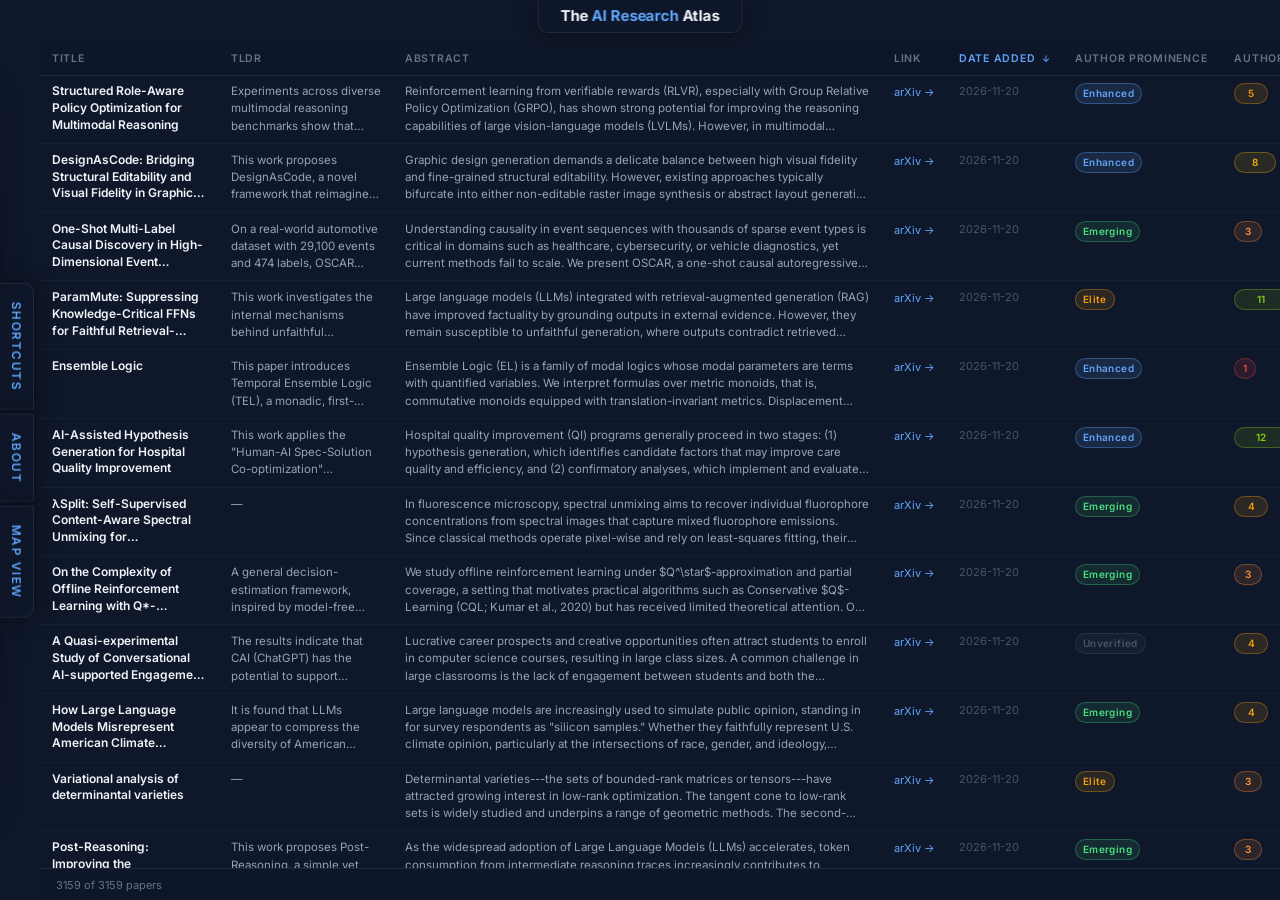
==== grid.html @ 0e5fec72 "Deploying to gh-pages from @ LeeFischman/AI-research-atlas@b34059efee9ba58958bb111d2ba68418de3a43b2 " ====
<!DOCTYPE html>
<html lang="en">
<head>
<meta charset="UTF-8">
<meta name="viewport" content="width=device-width,initial-scale=1.0">
<title>AI Research Atlas — Grid View</title>
<!-- Google tag (gtag.js) -->
<script async src="https://www.googletagmanager.com/gtag/js?id=G-6LKWKT8838"></script>
<script>window.dataLayer=window.dataLayer||[];function gtag(){dataLayer.push(arguments);}gtag('js',new Date());gtag('config','G-6LKWKT8838');</script>
<link rel="preconnect" href="https://fonts.googleapis.com">
<link rel="preconnect" href="https://fonts.gstatic.com" crossorigin>
<link href="https://fonts.googleapis.com/css2?family=Inter:wght@400;500;600;700&display=swap" rel="stylesheet">
<style>
  :root {
    --arm-font:'Inter',system-ui,-apple-system,sans-serif;
    --arm-accent:#60a5fa;
    --arm-accent-dim:rgba(96,165,250,0.12);
    --arm-border:rgba(255,255,255,0.08);
    --arm-muted:#94a3b8;
    --arm-bg:rgba(15,23,42,0.92);
    --arm-panel-w:300px;
  }
  *,*::before,*::after { box-sizing:border-box; }
  html,body { margin:0; padding:0; height:100%; background:#0f172a; color:#e2e8f0; font-family:var(--arm-font); }

  /* ── Title bar ─────────────────────────────────────────────────────── */
  #arm-title-bar {
    position:fixed; top:0; left:50%; transform:translateX(-50%);
    z-index:1000000;
    background:rgba(15,23,42,0.92); backdrop-filter:blur(10px); -webkit-backdrop-filter:blur(10px);
    border:1px solid var(--arm-border); border-top:none;
    border-radius:0 0 10px 10px;
    padding:6px 22px;
    font-family:var(--arm-font); font-size:15px; font-weight:700;
    color:#f1f5f9; letter-spacing:-0.01em; line-height:1.3;
    white-space:nowrap; user-select:none;
    box-shadow:0 3px 20px rgba(0,0,0,0.4);
  }
  #arm-title-bar span { color:var(--arm-accent); }

  /* ── Tab strip ─────────────────────────────────────────────────────── */
  #arm-tab-strip {
    position:fixed; left:0; top:50%; transform:translateY(-50%);
    z-index:1000000; display:flex; flex-direction:column; gap:4px;
  }
  .arm-tab {
    display:flex; align-items:center; justify-content:center;
    writing-mode:vertical-rl; text-orientation:mixed;
    background:rgba(15,23,42,0.90); backdrop-filter:blur(10px); -webkit-backdrop-filter:blur(10px);
    color:var(--arm-accent); border:1px solid var(--arm-border); border-left:none;
    padding:18px 9px; cursor:pointer;
    font-family:var(--arm-font); font-weight:600; font-size:12px;
    letter-spacing:0.12em; text-transform:uppercase;
    box-shadow:3px 0 20px rgba(0,0,0,0.4);
    transition:background 0.2s,color 0.2s,box-shadow 0.2s; user-select:none;
  }
  #arm-shortcuts-tab { border-radius:0 10px 0 0; }
  #arm-about-tab     { border-radius:0; }
  #arm-atlas-tab     { border-radius:0 0 10px 0; }
  .arm-tab:hover     { background:rgba(30,41,59,0.95); color:#93c5fd; box-shadow:4px 0 24px rgba(96,165,250,0.2); }
  .arm-tab.arm-active { background:rgba(30,41,59,0.98); color:#93c5fd; }

  /* ── Panel chrome ──────────────────────────────────────────────────── */
  .arm-panel {
    position:fixed; left:0; top:50%;
    transform:translateY(-50%) translateX(-110%);
    z-index:999999; width:var(--arm-panel-w); max-height:88vh;
    display:flex; flex-direction:column;
    background:var(--arm-bg); backdrop-filter:blur(10px); -webkit-backdrop-filter:blur(10px);
    border:1px solid var(--arm-border); border-left:none; border-radius:0 16px 16px 0;
    box-shadow:6px 0 40px rgba(0,0,0,0.6),inset 1px 0 0 rgba(255,255,255,0.04);
    font-family:var(--arm-font); font-size:13px; color:#e2e8f0; line-height:1.65;
    transition:transform 0.32s cubic-bezier(0.4,0,0.2,1); overflow:hidden;
  }
  .arm-panel.arm-open { transform:translateY(-50%) translateX(0); }
  .arm-body { overflow-y:auto; overflow-x:hidden; padding:22px 20px 16px; flex:1; scrollbar-width:thin; scrollbar-color:#334155 transparent; }
  .arm-body::-webkit-scrollbar { width:4px; }
  .arm-body::-webkit-scrollbar-thumb { background:#334155; border-radius:4px; }
  .arm-header { display:flex; justify-content:space-between; align-items:flex-start; margin-bottom:4px; }
  .arm-title  { font-size:15px; font-weight:700; color:#f1f5f9; letter-spacing:-0.01em; line-height:1.3; margin:0; }
  .arm-title span { color:var(--arm-accent); }
  .arm-close  { background:none; border:none; color:var(--arm-muted); cursor:pointer; font-size:17px; line-height:1; padding:2px 4px; border-radius:4px; transition:color 0.15s,background 0.15s; flex-shrink:0; margin-left:8px; }
  .arm-close:hover { color:#f1f5f9; background:rgba(255,255,255,0.07); }
  .arm-byline { font-size:12px; color:var(--arm-muted); margin-bottom:16px; }
  .arm-byline a { color:var(--arm-accent); text-decoration:none; font-weight:500; }
  .arm-byline a:hover { color:#93c5fd; text-decoration:underline; }
  .arm-divider { border:none; border-top:1px solid var(--arm-border); margin:14px 0; }
  .arm-section { font-size:10px; font-weight:600; text-transform:uppercase; letter-spacing:0.1em; color:#475569; margin:0 0 8px; }
  .arm-p { color:#94a3b8; margin:0 0 10px; font-size:12.5px; }
  .arm-p a { color:var(--arm-accent); text-decoration:none; }
  .arm-p a:hover { color:#93c5fd; text-decoration:underline; }
  .arm-book { display:flex; align-items:center; gap:10px; background:rgba(255,255,255,0.03); border:1px solid var(--arm-border); border-radius:8px; padding:10px 12px; text-decoration:none; transition:background 0.2s,border-color 0.2s; margin-bottom:8px; }
  .arm-book:hover { background:rgba(96,165,250,0.07); border-color:rgba(96,165,250,0.3); }
  .arm-book-icon { font-size:22px; flex-shrink:0; }
  .arm-book-text { display:flex; flex-direction:column; }
  .arm-book-title { font-size:12px; font-weight:600; color:#e2e8f0; line-height:1.3; margin-bottom:2px; }
  .arm-book-sub { font-size:11px; color:var(--arm-accent); }
  .arm-footer { padding:10px 20px 14px; border-top:1px solid var(--arm-border); display:flex; align-items:center; gap:7px; flex-shrink:0; }
  .arm-status-dot { width:7px; height:7px; border-radius:50%; background:#22c55e; box-shadow:0 0 6px rgba(34,197,94,0.7); flex-shrink:0; animation:arm-pulse 2.5s ease-in-out infinite; }
  @keyframes arm-pulse { 0%,100%{opacity:1;}50%{opacity:0.35;} }
  .arm-status-text { font-size:11px; color:#475569; font-family:var(--arm-font); }
  .arm-status-text strong { color:#64748b; font-weight:500; }
  .arm-sc-intro { font-size:12.5px; color:#94a3b8; margin:0 0 14px; line-height:1.5; }
  .arm-tile {
    display:flex; align-items:center; gap:11px;
    background:rgba(255,255,255,0.03); border:1px solid var(--arm-border);
    border-radius:8px; padding:10px 12px; text-decoration:none;
    transition:background 0.2s,border-color 0.2s; margin-bottom:7px; cursor:pointer;
  }
  .arm-tile:hover { background:rgba(96,165,250,0.07); border-color:rgba(96,165,250,0.3); }
  .arm-tile:hover .arm-tile-label { color:#e2e8f0; }
  .arm-tile.arm-tile-active { background:rgba(96,165,250,0.12); border-color:rgba(96,165,250,0.4); }
  .arm-tile.arm-tile-active .arm-tile-label { color:#93c5fd; }
  .arm-tile-icon { flex-shrink:0; width:18px; height:18px; color:#64748b; display:flex; align-items:center; justify-content:center; }
  .arm-tile-text { display:flex; flex-direction:column; gap:1px; }
  .arm-tile-label { font-size:12px; font-weight:600; color:#cbd5e1; line-height:1.3; transition:color 0.15s; }
  .arm-tile-sub   { font-size:11px; color:#64748b; line-height:1.3; }

  /* ── Filter popup ──────────────────────────────────────────────────── */
  #arm-filter-popup {
    position:fixed;
    z-index:1000001;
    background:rgba(15,23,42,0.97); backdrop-filter:blur(12px); -webkit-backdrop-filter:blur(12px);
    border:1px solid var(--arm-border); border-radius:12px;
    padding:14px 16px 10px; min-width:210px;
    box-shadow:4px 8px 32px rgba(0,0,0,0.7);
    font-family:var(--arm-font);
    display:none;
    transition:none;
  }
  #arm-filter-popup .fp-title {
    font-size:10px; font-weight:600; text-transform:uppercase;
    letter-spacing:0.09em; color:#475569; margin-bottom:10px;
    padding-right:20px;
  }
  .fp-close {
    position:absolute; top:8px; right:10px;
    background:none; border:none; color:#475569; cursor:pointer;
    font-size:16px; padding:2px 4px; line-height:1; border-radius:4px;
    transition:color 0.15s;
  }
  .fp-close:hover { color:#94a3b8; }
  .fp-btn {
    display:block; width:100%; text-align:left;
    background:rgba(255,255,255,0.04); border:1px solid var(--arm-border);
    border-radius:6px; padding:7px 10px; margin-bottom:5px;
    color:#cbd5e1; font-size:12px; font-weight:500; cursor:pointer;
    font-family:var(--arm-font); transition:background 0.15s,border-color 0.15s;
  }
  .fp-btn:hover { background:rgba(96,165,250,0.10); border-color:rgba(96,165,250,0.3); color:#e2e8f0; }
  .fp-btn.fp-active { background:rgba(96,165,250,0.15); border-color:rgba(96,165,250,0.5); color:#93c5fd; }
  .fp-clear { color:#475569; border-color:rgba(71,85,105,0.25); margin-top:8px; font-size:11px; }
  .fp-clear:hover { color:#94a3b8; background:rgba(255,255,255,0.04); }

  /* ── Grid / table ──────────────────────────────────────────────────── */
  #grid-wrap {
    position:fixed; top:42px; left:40px; right:0; bottom:32px;
    overflow:auto;
    scrollbar-width:thin; scrollbar-color:#334155 transparent;
  }
  #grid-wrap::-webkit-scrollbar { width:6px; height:6px; }
  #grid-wrap::-webkit-scrollbar-thumb { background:#334155; border-radius:4px; }

  #grid-table { width:100%; border-collapse:collapse; font-size:12px; color:#cbd5e1; }

  #grid-table thead tr {
    background:rgba(15,23,42,0.99);
    position:sticky; top:0; z-index:10;
    box-shadow:0 1px 0 var(--arm-border);
  }
  #grid-table th {
    padding:10px 12px; text-align:left;
    font-size:10.5px; font-weight:600; text-transform:uppercase; letter-spacing:0.07em;
    color:#64748b; white-space:nowrap; user-select:none; cursor:pointer;
    transition:color 0.15s;
  }
  #grid-table th:hover { color:#94a3b8; }
  #grid-table th.sort-active { color:var(--arm-accent); }
  .sort-arrow { margin-left:3px; font-size:9px; }

  #grid-table td {
    padding:8px 12px; border-bottom:1px solid rgba(255,255,255,0.035);
    vertical-align:top; line-height:1.5;
  }
  #grid-table tr:hover td { background:rgba(255,255,255,0.018); }

  .col-title      { width:18%; min-width:150px; }
  .col-tldr       { width:15%; min-width:110px; }
  .col-abstract   { width:16%; min-width:120px; }
  .col-url        { width:5%;  min-width:56px;  }
  .col-date       { width:7%;  min-width:82px;  }
  .col-prominence { width:8%;  min-width:88px;  }
  .col-count      { width:7%;  min-width:78px;  }
  .col-citation   { width:9%;  min-width:96px;  }
  .col-secondary  { width:11%; min-width:100px; }

  .cell-title { color:#f1f5f9; font-weight:600; font-size:12px; text-decoration:none; display:block; line-height:1.4; }
  .cell-title:hover { color:var(--arm-accent); text-decoration:underline; }

  .cell-clamp { display:-webkit-box; -webkit-box-orient:vertical; -webkit-line-clamp:3; overflow:hidden; }
  .cell-tldr     { font-size:11.5px; color:#94a3b8; display:-webkit-box; -webkit-box-orient:vertical; -webkit-line-clamp:3; overflow:hidden; cursor:pointer; }
  .cell-tldr.expanded    { display:block; }
  .cell-abstract { font-size:11.5px; color:#94a3b8; display:-webkit-box; -webkit-box-orient:vertical; -webkit-line-clamp:3; overflow:hidden; cursor:pointer; }
  .cell-abstract.expanded { display:block; }

  .cell-url a { font-size:11px; color:var(--arm-accent); text-decoration:none; white-space:nowrap; }
  .cell-url a:hover { text-decoration:underline; }

  .cell-date { font-size:11px; color:#475569; white-space:nowrap; }

  /* ── Column resize handle ───────────────────────────────────────── */
  #grid-table th { position:relative; }
  .col-rh {
    position:absolute; top:0; right:0; width:5px; height:100%;
    cursor:col-resize; user-select:none; background:transparent; z-index:1;
  }
  .col-rh:hover, .col-rh.rh-active { background:rgba(96,165,250,0.35); }

  /* ── Shared badge base ──────────────────────────────────────────── */
  .badge {
    display:inline-block; font-size:10px; font-weight:600;
    letter-spacing:0.04em; padding:2px 7px; border-radius:99px; border:1px solid;
    white-space:nowrap;
  }

  /* Prominence (author tier) */
  .badge-elite      { color:#f59e0b; background:rgba(245,158,11,0.12); border-color:rgba(245,158,11,0.35); }
  .badge-enhanced   { color:#60a5fa; background:rgba(96,165,250,0.12); border-color:rgba(96,165,250,0.35); }
  .badge-emerging   { color:#4ade80; background:rgba(74,222,128,0.10); border-color:rgba(74,222,128,0.30); }
  .badge-unverified { color:#475569; background:rgba(71,85,105,0.15);  border-color:rgba(71,85,105,0.35); }

  /* Author count — Fibonacci red→yellow→green, widths grow with Fibonacci */
  .badge-count-1  { color:#ef4444; background:rgba(239,68,68,0.12);   border-color:rgba(239,68,68,0.35);  min-width:22px; text-align:center; }
  .badge-count-2  { color:#f97316; background:rgba(249,115,22,0.12);  border-color:rgba(249,115,22,0.35); min-width:22px; text-align:center; }
  .badge-count-3  { color:#fb923c; background:rgba(251,146,60,0.12);  border-color:rgba(251,146,60,0.35); min-width:28px; text-align:center; }
  .badge-count-5  { color:#f59e0b; background:rgba(245,158,11,0.12);  border-color:rgba(245,158,11,0.35); min-width:34px; text-align:center; }
  .badge-count-8  { color:#eab308; background:rgba(234,179,8,0.12);   border-color:rgba(234,179,8,0.35);  min-width:42px; text-align:center; }
  .badge-count-13 { color:#84cc16; background:rgba(132,204,22,0.12);  border-color:rgba(132,204,22,0.35); min-width:54px; text-align:center; }
  .badge-count-21 { color:#22c55e; background:rgba(34,197,94,0.12);   border-color:rgba(34,197,94,0.35);  min-width:66px; text-align:center; }
  .badge-count-21p{ color:#10b981; background:rgba(16,185,129,0.12);  border-color:rgba(16,185,129,0.35); min-width:78px; text-align:center; }

  /* Citation impact */
  .badge-uncited        { color:#475569; background:rgba(71,85,105,0.15);   border-color:rgba(71,85,105,0.35); }
  .badge-cited          { color:#facc15; background:rgba(250,204,21,0.12);  border-color:rgba(250,204,21,0.35); }
  .badge-highly-cited   { color:#f97316; background:rgba(249,115,22,0.12); border-color:rgba(249,115,22,0.35); }
  .badge-vhc            { color:#ef4444; background:rgba(239,68,68,0.12);   border-color:rgba(239,68,68,0.35); }

  /* Secondary topic tags */
  .badge-secondary-tag {
    display:inline-block; font-size:10px; font-weight:500;
    padding:2px 6px; border-radius:4px; border:1px solid;
    color:#818cf8; background:rgba(129,140,248,0.10);
    border-color:rgba(129,140,248,0.30); white-space:nowrap;
    margin:1px 2px 1px 0; cursor:pointer; transition:background 0.15s,border-color 0.15s;
  }
  .badge-secondary-tag:hover { background:rgba(129,140,248,0.22); border-color:rgba(129,140,248,0.5); }

  /* ── Status bar ────────────────────────────────────────────────────── */
  #grid-status-bar {
    position:fixed; bottom:0; left:40px; right:0; height:32px;
    background:rgba(15,23,42,0.97); border-top:1px solid var(--arm-border);
    display:flex; align-items:center; padding:0 16px; gap:14px;
    font-size:11px; color:#475569; z-index:100;
  }
  #grid-count { color:#64748b; }
  #active-filter-label { color:var(--arm-accent); font-weight:500; }
  #clear-filter-btn {
    background:none; border:none; color:#475569; cursor:pointer;
    font-size:11px; font-family:var(--arm-font); padding:0;
    text-decoration:underline; transition:color 0.15s;
  }
  #clear-filter-btn:hover { color:#94a3b8; }

  /* ── Loading ───────────────────────────────────────────────────────── */
  #grid-loading {
    position:fixed; top:50%; left:50%; transform:translate(-50%,-50%);
    text-align:center; color:#475569; font-size:13px;
  }
  #grid-error { color:#ef4444; }
</style>
</head>
<body>

<!-- ── Title bar ──────────────────────────────────────────────────── -->
<div id="arm-title-bar">The <span>AI Research</span> Atlas</div>

<!-- ── Tab strip ──────────────────────────────────────────────────── -->
<div id="arm-tab-strip">
  <button id="arm-shortcuts-tab" class="arm-tab"
    onclick="armToggle('arm-shortcuts-panel','arm-shortcuts-tab','arm-about-tab')"
    aria-label="Open Shortcuts panel">Shortcuts</button>
  <button id="arm-about-tab" class="arm-tab"
    onclick="armToggle('arm-about-panel','arm-about-tab','arm-shortcuts-tab')"
    aria-label="Open About panel">About</button>
  <button id="arm-atlas-tab" class="arm-tab"
    onclick="window.location.href='index.html'"
    aria-label="Return to Map View">Map View</button>
</div>

<!-- ══════════════════════════════════════════════════════════════════
     SHORTCUTS PANEL
═══════════════════════════════════════════════════════════════════ -->
<div id="arm-shortcuts-panel" class="arm-panel" role="complementary" aria-label="Shortcuts">
  <div class="arm-body">
    <div class="arm-header">
      <p class="arm-title"><span>Shortcuts</span></p>
      <button class="arm-close" onclick="armClose('arm-shortcuts-panel','arm-shortcuts-tab')" aria-label="Close">&#x2715;</button>
    </div>
    <p class="arm-sc-intro">Click a tile to filter papers by</p>

    <a class="arm-tile" href="javascript:void(0)" id="tile-Prominence"
       onclick="armShowFilterOptions('Prominence','Author prominence',this)">
      <span class="arm-tile-icon"><svg viewBox="0 0 18 18" fill="none" stroke="currentColor" stroke-width="1.6" stroke-linecap="round" stroke-linejoin="round"><polygon points="9,2 11.1,6.6 16.2,7.3 12.6,10.7 13.5,15.8 9,13.4 4.5,15.8 5.4,10.7 1.8,7.3 6.9,6.6"/></svg></span>
      <span class="arm-tile-text"><span class="arm-tile-label">Author prominence</span><span class="arm-tile-sub">Elite · Enhanced · Emerging · Unverified</span></span>
    </a>

    <a class="arm-tile" href="javascript:void(0)" id="tile-author_count"
       onclick="armShowFilterOptions('author_count','Author count',this)">
      <span class="arm-tile-icon"><svg viewBox="0 0 18 18" fill="none" stroke="currentColor" stroke-width="1.6" stroke-linecap="round" stroke-linejoin="round"><circle cx="6.5" cy="6" r="2.5"/><path d="M1 16c0-3.3 2.5-5 5.5-5"/><circle cx="13" cy="6" r="2.5"/><path d="M17 16c0-3.3-2.5-5-5.5-5"/><path d="M10 16c0-2.8-1.8-4.5-4-4.5"/></svg></span>
      <span class="arm-tile-text"><span class="arm-tile-label">Author count</span><span class="arm-tile-sub">1 · 2 · 3 · 5 · 8 · 13 · 21 · 34+</span></span>
    </a>

    <a class="arm-tile" href="javascript:void(0)" id="tile-CitationTier"
       onclick="armShowFilterOptions('CitationTier','Citation impact',this)">
      <span class="arm-tile-icon"><svg viewBox="0 0 18 18" fill="none" stroke="currentColor" stroke-width="1.6" stroke-linecap="round" stroke-linejoin="round"><polyline points="2,13 6,8 10,10 16,4"/><polyline points="12,4 16,4 16,8"/></svg></span>
      <span class="arm-tile-text"><span class="arm-tile-label">Citation impact</span><span class="arm-tile-sub">Very Highly Cited · Highly Cited · Cited</span></span>
    </a>

    <a class="arm-tile" href="javascript:void(0)" id="tile-recency"
       onclick="armShowFilterOptions('recency','Recency',this)">
      <span class="arm-tile-icon"><svg viewBox="0 0 18 18" fill="none" stroke="currentColor" stroke-width="1.6" stroke-linecap="round" stroke-linejoin="round"><circle cx="9" cy="9" r="7"/><polyline points="9,5 9,9 12,11"/></svg></span>
      <span class="arm-tile-text"><span class="arm-tile-label">Recency</span><span class="arm-tile-sub">Today · Yesterday · Earlier</span></span>
    </a>

    <a class="arm-tile" href="javascript:void(0)" id="tile-secondary_tags"
       onclick="armShowFilterOptions('secondary_tags','Also In',this)">
      <span class="arm-tile-icon"><svg viewBox="0 0 18 18" fill="none" stroke="currentColor" stroke-width="1.6" stroke-linecap="round" stroke-linejoin="round"><path d="M3 9h12M9 3v12"/><circle cx="9" cy="9" r="7"/></svg></span>
      <span class="arm-tile-text"><span class="arm-tile-label">Also In</span><span class="arm-tile-sub">Secondary topic tags</span></span>
    </a>

  </div>
  <div class="arm-footer">
    <div class="arm-status-dot"></div>
    <span class="arm-status-text">Last updated <strong>November 20, 2026 UTC</strong></span>
  </div>
</div>

<!-- ══════════════════════════════════════════════════════════════════
     ABOUT PANEL
═══════════════════════════════════════════════════════════════════ -->
<div id="arm-about-panel" class="arm-panel" role="complementary" aria-label="About this atlas">
  <div class="arm-body">
    <div class="arm-header">
      <p class="arm-title">The <span>AI Research</span> Atlas</p>
      <button class="arm-close" onclick="armClose('arm-about-panel','arm-about-tab')" aria-label="Close panel">&#x2715;</button>
    </div>
    <div class="arm-byline">By <a href="https://www.linkedin.com/in/lee-fischman/" target="_blank" rel="noopener">Lee Fischman</a></div>

    <p class="arm-p">A live semantic map of recent AI research from arXiv (cs.AI), rebuilt every day across a rolling 14-day window. Each point is a paper. Groups are determined by Claude Haiku based on shared research methodology and problem formulation.</p>
    <p class="arm-p"><a href="https://github.com/LeeFischman/AI-research-atlas" target="_blank" rel="noopener">More...</a></p>

    <hr class="arm-divider">

    <p class="arm-section">How to use</p>
    <p class="arm-p">Sort columns by clicking their headers. Use the Shortcuts panel to filter by author prominence, citation impact, or recency. Click a row&#x2019;s abstract cell to expand it. Click a paper title to open it on arXiv.</p>

    <hr class="arm-divider">

    <p class="arm-section">Books by the author</p>
    <a class="arm-book" href="https://www.amazon.com/dp/B0GMVH6P2W" target="_blank" rel="noopener">
      <span class="arm-book-icon">&#x1F4D8;</span>
      <span class="arm-book-text"><span class="arm-book-title">Building Deep Learning Products</span><span class="arm-book-sub">Available on Amazon &#x2192;</span></span>
    </a>
    <p class="arm-p" style="margin-top:4px;"><a href="https://donate.stripe.com/6oU5kD9sE17y87J3gI1ck00" target="_blank" rel="noopener">Buy me a bagel &#x1F96F;</a></p>

    <hr class="arm-divider">

    <p class="arm-section">Powered by</p>
    <p class="arm-p"><a href="https://apple.github.io/embedding-atlas/" target="_blank" rel="noopener">Apple Embedding Atlas</a>, <a href="https://openalex.org" target="_blank" rel="noopener">OpenAlex</a>, <a href="https://www.semanticscholar.org" target="_blank" rel="noopener">Semantic Scholar</a>, and <a href="https://allenai.org/blog/specter2-adapting-scientific-document-embeddings-to-multiple-fields-and-task-formats-c95686c06567" target="_blank" rel="noopener">SPECTER2</a></p>
  </div>
  <div class="arm-footer">
    <div class="arm-status-dot"></div>
    <span class="arm-status-text">Last updated <strong>November 20, 2026 UTC</strong></span>
  </div>
</div>

<!-- ── Filter popup (upper left, below title bar) ─────────────────── -->
<div id="arm-filter-popup">
  <button class="fp-close" onclick="hideFilterPopup()" aria-label="Close filter popup">&#x2715;</button>
  <div class="fp-title" id="fp-title"></div>
  <div id="fp-options"></div>
  <button class="fp-btn fp-clear" onclick="clearFilter()">&#x2715;&nbsp; Clear filter / Show all</button>
</div>

<!-- ── Loading indicator ──────────────────────────────────────────── -->
<div id="grid-loading">Loading papers&#x2026;</div>

<!-- ── Grid ──────────────────────────────────────────────────────── -->
<div id="grid-wrap" style="display:none">
  <table id="grid-table">
    <thead>
      <tr>
        <th class="col-title"      onclick="setSort('title')">
          Title <span class="sort-arrow" id="sa-title"></span></th>
        <th class="col-tldr"       onclick="setSort('ss_tldr')">
          TLDR <span class="sort-arrow" id="sa-ss_tldr"></span></th>
        <th class="col-abstract"   onclick="setSort('abstract')">
          Abstract <span class="sort-arrow" id="sa-abstract"></span></th>
        <th class="col-url"        onclick="setSort('url')">
          Link <span class="sort-arrow" id="sa-url"></span></th>
        <th class="col-date"       onclick="setSort('date_added')">
          Date Added <span class="sort-arrow" id="sa-date_added"></span></th>
        <th class="col-prominence" onclick="setSort('Prominence')">
          Author Prominence <span class="sort-arrow" id="sa-Prominence"></span></th>
        <th class="col-count"      onclick="setSort('author_count')">
          Author Count <span class="sort-arrow" id="sa-author_count"></span></th>
        <th class="col-citation"   onclick="setSort('CitationTier')">
          Citation Impact <span class="sort-arrow" id="sa-CitationTier"></span></th>
        <th class="col-secondary"  title="Secondary topic tags — click a chip to filter">
          Also In</th>
      </tr>
    </thead>
    <tbody id="grid-tbody"></tbody>
  </table>
</div>

<!-- ── Status bar ─────────────────────────────────────────────────── -->
<div id="grid-status-bar">
  <span id="grid-count"></span>
  <span id="active-filter-label"></span>
  <button id="clear-filter-btn" onclick="clearFilter()" style="display:none">Clear filter</button>
</div>

<script>
(function () {
  'use strict';

  var papers    = [];
  var sortCol   = 'date_added';
  var sortDir   = -1;            // -1 = descending, 1 = ascending
  var activeFilter = null;       // {col, value, label} | null

  // ── Panel toggle (same logic as main Atlas) ───────────────────────
  function armToggle(panelId, tabId, hideTabId) {
    var panel  = document.getElementById(panelId);
    var isOpen = panel.classList.contains('arm-open');
    document.querySelectorAll('.arm-panel').forEach(function (p) { p.classList.remove('arm-open'); });
    document.querySelectorAll('.arm-tab').forEach(function (t) { t.classList.remove('arm-active'); t.style.display = ''; });
    if (!isOpen) {
      panel.classList.add('arm-open');
      document.getElementById(tabId).classList.add('arm-active');
      if (hideTabId) document.getElementById(hideTabId).style.display = 'none';
    }
  }
  function armClose(panelId, tabId) {
    document.getElementById(panelId).classList.remove('arm-open');
    document.getElementById(tabId).classList.remove('arm-active');
    document.querySelectorAll('.arm-tab').forEach(function (t) { t.style.display = ''; });
  }
  // Expose to inline onclick attributes
  window.armToggle = armToggle;
  window.armClose  = armClose;

  // ── Filter popup ──────────────────────────────────────────────────
  // Fixed Fibonacci "or more" thresholds for author count filter
  var FIB_COUNT = [1, 2, 3, 5, 8, 13, 21, 34];

  function armShowFilterOptions(col, label, tileEl) {
    var values, isGte = false;

    if (col === 'author_count') {
      // Fixed Fibonacci "or more" buckets — always shown regardless of data
      isGte = true;
      values = FIB_COUNT.map(String);
    } else if (col === 'secondary_tags') {
      // Flatten all tag arrays and collect unique values
      var tagSeen = Object.create(null);
      papers.forEach(function (p) {
        var tags = Array.isArray(p.secondary_tags) ? p.secondary_tags : [];
        tags.forEach(function (t) { if (t) tagSeen[t] = true; });
      });
      values = Object.keys(tagSeen).sort();
    } else {
      // Gather distinct non-empty values from data
      var seen = Object.create(null);
      papers.forEach(function (p) {
        var v = p[col];
        if (v !== null && v !== undefined && v !== '') seen[String(v)] = true;
      });
      var tierOrder = {
        'Elite': 0, 'Enhanced': 1, 'Emerging': 2, 'Unverified': 3,
        'Very Highly Cited': 0, 'Highly Cited': 1, 'Cited': 2, 'Uncited': 3,
        'Today': 0, 'Yesterday': 1, 'Earlier': 2,
      };
      values = Object.keys(seen).sort(function (a, b) {
        var oa = tierOrder[a], ob = tierOrder[b];
        if (oa !== undefined && ob !== undefined) return oa - ob;
        var na = parseFloat(a), nb = parseFloat(b);
        if (!isNaN(na) && !isNaN(nb)) return na - nb;
        return a.localeCompare(b);
      });
    }

    document.getElementById('fp-title').textContent = 'Filter by ' + label;
    var opts = document.getElementById('fp-options');
    opts.innerHTML = '';
    values.forEach(function (v) {
      var isActive = activeFilter && activeFilter.col === col &&
                     activeFilter.value === v && activeFilter.gte === isGte;
      var btn = document.createElement('button');
      btn.className = 'fp-btn' + (isActive ? ' fp-active' : '');
      btn.textContent = isGte ? (v + ' or more') : v;
      btn.onclick = function () {
        applyFilter(col, v, isGte ? (label + ': ' + v + ' or more') : (label + ': ' + v), isGte);
      };
      opts.appendChild(btn);
    });

    // Position popup to the right of the shortcuts panel, vertically near the tile
    var popup = document.getElementById('arm-filter-popup');
    popup.style.display = 'block';
    var panelEl = document.getElementById('arm-shortcuts-panel');
    var panelRect = panelEl.getBoundingClientRect();
    var tileRect  = tileEl  ? tileEl.getBoundingClientRect() : panelRect;
    var left = panelRect.right + 10;
    var top  = tileRect.top;
    if (left + 220 > window.innerWidth) left = Math.max(8, window.innerWidth - 228);
    popup.style.left = left + 'px';
    popup.style.top  = top  + 'px';
    requestAnimationFrame(function () {
      var maxTop = window.innerHeight - popup.offsetHeight - 8;
      if (parseFloat(popup.style.top) > maxTop) {
        popup.style.top = Math.max(8, maxTop) + 'px';
      }
    });

    document.querySelectorAll('.arm-tile').forEach(function (t) { t.classList.remove('arm-tile-active'); });
    if (tileEl) tileEl.classList.add('arm-tile-active');
  }
  window.armShowFilterOptions = armShowFilterOptions;

  function hideFilterPopup() {
    document.getElementById('arm-filter-popup').style.display = 'none';
  }
  window.hideFilterPopup = hideFilterPopup;

  // Close popup when clicking outside it (but not on a tile)
  document.addEventListener('click', function (e) {
    var popup = document.getElementById('arm-filter-popup');
    if (popup.style.display === 'none') return;
    if (popup.contains(e.target)) return;
    if (e.target.closest && e.target.closest('.arm-tile')) return;
    hideFilterPopup();
    document.querySelectorAll('.arm-tile').forEach(function (t) { t.classList.remove('arm-tile-active'); });
  }, true);

  function applyFilter(col, value, label, gte) {
    activeFilter = { col: col, value: value, label: label, gte: !!gte };
    hideFilterPopup();
    render();
  }

  function clearFilter() {
    activeFilter = null;
    document.querySelectorAll('.arm-tile').forEach(function (t) { t.classList.remove('arm-tile-active'); });
    hideFilterPopup();
    render();
  }
  window.clearFilter = clearFilter;

  // ── Sort ──────────────────────────────────────────────────────────
  function setSort(col) {
    if (sortCol === col) {
      sortDir = -sortDir;
    } else {
      sortCol = col;
      sortDir = (col === 'date_added') ? -1 : 1;
    }
    renderHeaders();
    render();
  }
  window.setSort = setSort;

  // ── Data helpers ──────────────────────────────────────────────────
  // Map CitationTier string → numeric rank for sorting
  var citationRank = { 'Very Highly Cited': 3, 'Highly Cited': 2, 'Cited': 1, 'Uncited': 0 };
  var prominenceRank = { 'Elite': 3, 'Enhanced': 2, 'Emerging': 1, 'Unverified': 0 };

  function getFilteredSorted() {
    var rows = papers.slice();
    if (activeFilter) {
      var fc = activeFilter.col, fv = activeFilter.value;
      if (activeFilter.gte) {
        var threshold = Number(fv);
        rows = rows.filter(function (p) { return (p[fc] || 0) >= threshold; });
      } else if (fc === 'secondary_tags') {
        // Array-contains filter: keep papers where the tag appears in secondary_tags
        rows = rows.filter(function (p) {
          var tags = Array.isArray(p.secondary_tags) ? p.secondary_tags : [];
          return tags.indexOf(fv) !== -1;
        });
      } else {
        rows = rows.filter(function (p) {
          var pv = p[fc];
          if (fc === 'CitationTier') pv = pv || 'Uncited';
          return String(pv == null ? '' : pv) === fv;
        });
      }
    }
    rows.sort(function (a, b) {
      var av, bv;
      if (sortCol === 'CitationTier') {
        av = citationRank[a.CitationTier] != null ? citationRank[a.CitationTier] : -1;
        bv = citationRank[b.CitationTier] != null ? citationRank[b.CitationTier] : -1;
        return sortDir * (av - bv);
      }
      if (sortCol === 'Prominence') {
        av = prominenceRank[a.Prominence] != null ? prominenceRank[a.Prominence] : -1;
        bv = prominenceRank[b.Prominence] != null ? prominenceRank[b.Prominence] : -1;
        return sortDir * (av - bv);
      }
      av = a[sortCol]; bv = b[sortCol];
      if (av == null) av = ''; if (bv == null) bv = '';
      if (typeof av === 'number' && typeof bv === 'number') return sortDir * (av - bv);
      return sortDir * String(av).localeCompare(String(bv));
    });
    return rows;
  }

  // ── Badge helpers ─────────────────────────────────────────────────
  function prominenceBadge(tier) {
    if (!tier) return '—';
    var map = {
      'Elite':      'badge-elite',
      'Enhanced':   'badge-enhanced',
      'Emerging':   'badge-emerging',
      'Unverified': 'badge-unverified',
    };
    var cls = map[tier];
    return cls ? '<span class="badge ' + cls + '">' + tier + '</span>' : tier;
  }

  function authorCountBadge(n) {
    var count = parseInt(n, 10);
    if (isNaN(count)) return '—';
    var cls, label;
    if      (count === 1)  { cls = 'badge-count-1';   label = '1'; }
    else if (count === 2)  { cls = 'badge-count-2';   label = '2'; }
    else if (count === 3)  { cls = 'badge-count-3';   label = '3'; }
    else if (count <= 5)   { cls = 'badge-count-5';   label = count; }
    else if (count <= 8)   { cls = 'badge-count-8';   label = count; }
    else if (count <= 13)  { cls = 'badge-count-13';  label = count; }
    else if (count <= 21)  { cls = 'badge-count-21';  label = count; }
    else                   { cls = 'badge-count-21p'; label = count + '+'; }
    return '<span class="badge ' + cls + '">' + label + '</span>';
  }

  function citationBadge(tier) {
    var t = tier || 'Uncited';
    var map = {
      'Very Highly Cited': ['badge-vhc',          'Very Highly Cited'],
      'Highly Cited':      ['badge-highly-cited',  'Highly Cited'],
      'Cited':             ['badge-cited',          'Cited'],
      'Uncited':           ['badge-uncited',        'Uncited'],
    };
    var entry = map[t] || map['Uncited'];
    return '<span class="badge ' + entry[0] + '">' + entry[1] + '</span>';
  }

  function td(content, className) {
    var el = document.createElement('td');
    if (className) el.className = className;
    if (typeof content === 'string') el.innerHTML = content;
    else el.appendChild(content);
    return el;
  }

  // ── Render table ──────────────────────────────────────────────────
  function render() {
    var rows  = getFilteredSorted();
    var tbody = document.getElementById('grid-tbody');
    tbody.innerHTML = '';

    rows.forEach(function (p) {
      var tr = document.createElement('tr');

      // Title (link)
      var titleA = document.createElement('a');
      titleA.className = 'cell-title cell-clamp';
      titleA.textContent = p.title || '—';
      titleA.href   = p.url || '#';
      titleA.target = '_blank';
      titleA.rel    = 'noopener';
      tr.appendChild(td(titleA));

      // TLDR (click to expand, same as abstract)
      var tldrDiv = document.createElement('div');
      tldrDiv.className = 'cell-tldr';
      tldrDiv.textContent = p.ss_tldr || '—';
      tldrDiv.title = 'Click to expand';
      tldrDiv.onclick = function () { tldrDiv.classList.toggle('expanded'); };
      tr.appendChild(td(tldrDiv));

      // Abstract (click to expand)
      var absDiv = document.createElement('div');
      absDiv.className = 'cell-abstract';
      absDiv.textContent = p.abstract || '—';
      absDiv.title = 'Click to expand';
      absDiv.onclick = function () { absDiv.classList.toggle('expanded'); };
      tr.appendChild(td(absDiv));

      // URL
      var urlTd = document.createElement('td');
      urlTd.className = 'cell-url';
      if (p.url) {
        var urlA = document.createElement('a');
        urlA.href = p.url; urlA.target = '_blank'; urlA.rel = 'noopener';
        urlA.textContent = 'arXiv →';
        urlTd.appendChild(urlA);
      } else {
        urlTd.textContent = '—';
      }
      tr.appendChild(urlTd);

      // Date added
      var dateTd = document.createElement('td');
      dateTd.className = 'cell-date';
      dateTd.textContent = (p.date_added || '').substring(0, 10) || '—';
      tr.appendChild(dateTd);

      // Author Prominence (badge)
      var promTd = document.createElement('td');
      promTd.innerHTML = prominenceBadge(p.Prominence);
      tr.appendChild(promTd);

      // Author Count (Fibonacci badge)
      var countTd = document.createElement('td');
      countTd.innerHTML = authorCountBadge(p.author_count);
      tr.appendChild(countTd);

      // Citation Impact (badge)
      var citTd = document.createElement('td');
      citTd.innerHTML = citationBadge(p.CitationTier);
      tr.appendChild(citTd);

      // Also In — secondary topic tags (clickable chips filter by tag)
      var secTd = document.createElement('td');
      var tags = Array.isArray(p.secondary_tags) ? p.secondary_tags : [];
      if (tags.length === 0) {
        secTd.textContent = '';
      } else {
        tags.forEach(function (tag) {
          var chip = document.createElement('span');
          chip.className = 'badge-secondary-tag';
          chip.textContent = tag;
          chip.title = 'Filter by: ' + tag;
          chip.onclick = function (e) {
            e.stopPropagation();
            applyFilter('secondary_tags', tag, 'Also In: ' + tag, false);
          };
          secTd.appendChild(chip);
        });
      }
      tr.appendChild(secTd);

      tbody.appendChild(tr);
    });

    // Status bar
    var countEl  = document.getElementById('grid-count');
    var labelEl  = document.getElementById('active-filter-label');
    var clearBtn = document.getElementById('clear-filter-btn');
    countEl.textContent = rows.length + ' of ' + papers.length + ' papers';
    if (activeFilter) {
      labelEl.textContent    = activeFilter.label;
      clearBtn.style.display = '';
    } else {
      labelEl.textContent    = '';
      clearBtn.style.display = 'none';
    }
  }

  // ── Render sort header indicators ─────────────────────────────────
  function renderHeaders() {
    var cols = ['title', 'ss_tldr', 'abstract', 'url', 'date_added', 'Prominence', 'author_count', 'CitationTier'];
    cols.forEach(function (c) {
      var el = document.getElementById('sa-' + c);
      if (!el) return;
      el.textContent = sortCol === c ? (sortDir === 1 ? '↑' : '↓') : '';
    });
    document.querySelectorAll('#grid-table th').forEach(function (th) { th.classList.remove('sort-active'); });
    var idx = {
      'title': 0, 'ss_tldr': 1, 'abstract': 2, 'url': 3,
      'date_added': 4, 'Prominence': 5, 'author_count': 6, 'CitationTier': 7
      // col 8 (Also In / secondary_tags) is not sortable
    }[sortCol];
    if (idx !== undefined) {
      var ths = document.querySelectorAll('#grid-table th');
      if (ths[idx]) ths[idx].classList.add('sort-active');
    }
  }

  // ── Column resize ─────────────────────────────────────────────────
  function initColResize() {
    var ths = document.querySelectorAll('#grid-table th');
    ths.forEach(function (th) {
      var handle = document.createElement('div');
      handle.className = 'col-rh';
      th.appendChild(handle);
      var startX, startW;
      handle.addEventListener('mousedown', function (e) {
        e.preventDefault();
        startX = e.clientX;
        startW = th.offsetWidth;
        handle.classList.add('rh-active');
        function onMove(e) {
          var w = Math.max(40, startW + (e.clientX - startX));
          th.style.width = w + 'px';
          th.style.minWidth = w + 'px';
        }
        function onUp() {
          handle.classList.remove('rh-active');
          document.removeEventListener('mousemove', onMove);
          document.removeEventListener('mouseup', onUp);
        }
        document.addEventListener('mousemove', onMove);
        document.addEventListener('mouseup', onUp);
      });
    });
  }

  // ── Bootstrap ─────────────────────────────────────────────────────
  fetch('data/papers.json')
    .then(function (r) {
      if (!r.ok) throw new Error('HTTP ' + r.status);
      return r.json();
    })
    .then(function (data) {
      papers = data;
      document.getElementById('grid-loading').style.display = 'none';
      document.getElementById('grid-wrap').style.display    = '';
      renderHeaders();
      render();
      initColResize();
    })
    .catch(function (e) {
      var el = document.getElementById('grid-loading');
      el.innerHTML = '<span id="grid-error">Failed to load papers.json: ' + e.message + '</span>';
    });

})();
</script>
</body>
</html>
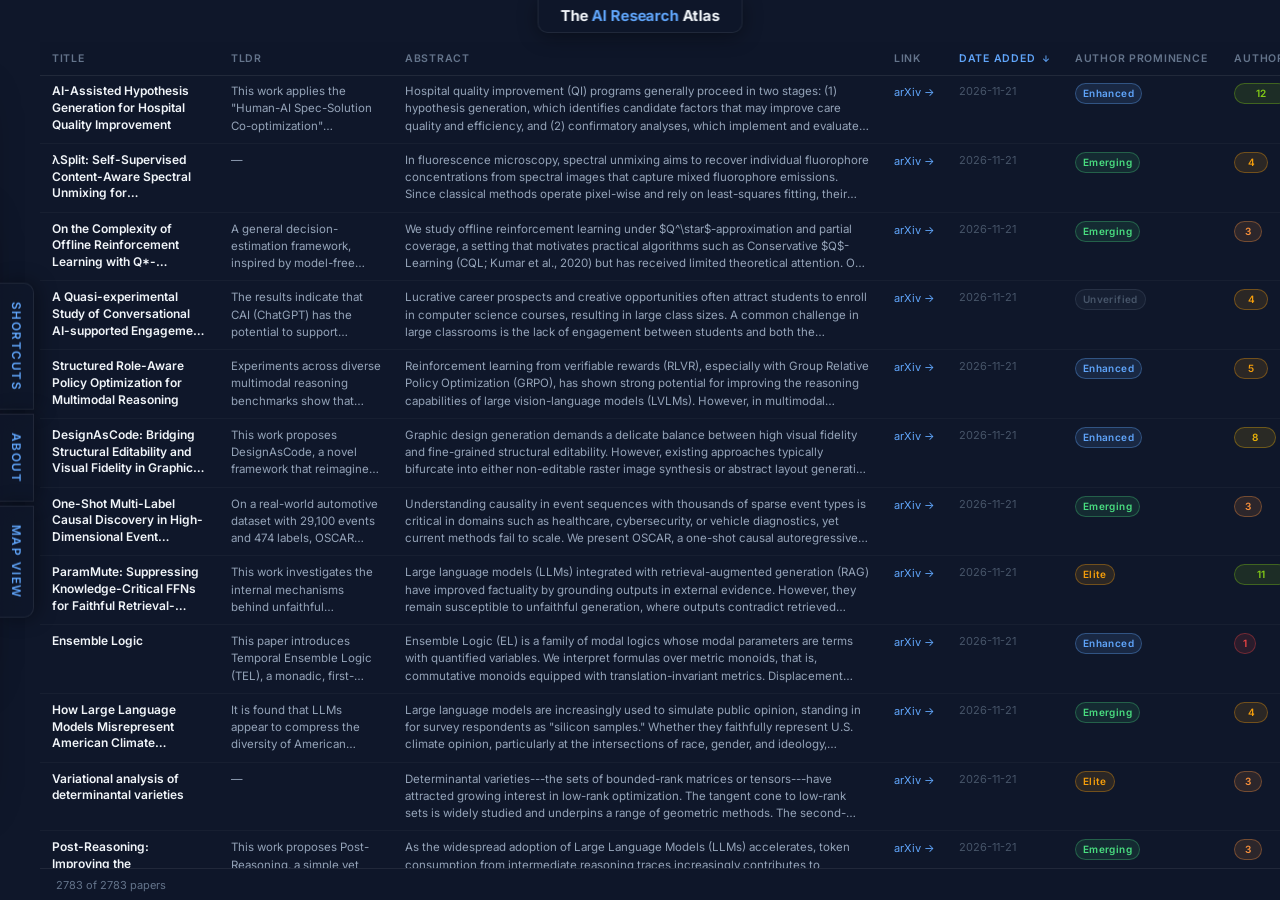
==== commit 735db487: "Deploying to gh-pages from @ LeeFischman/AI-research-atlas@d57d588a087ccf798724ffe019fc6c6913d43141 " ====
--- a/grid.html
+++ b/grid.html
@@ -341,7 +341,7 @@
   </div>
   <div class="arm-footer">
     <div class="arm-status-dot"></div>
-    <span class="arm-status-text">Last updated <strong>November 20, 2026 UTC</strong></span>
+    <span class="arm-status-text">Last updated <strong>November 21, 2026 UTC</strong></span>
   </div>
 </div>
 
@@ -380,7 +380,7 @@
   </div>
   <div class="arm-footer">
     <div class="arm-status-dot"></div>
-    <span class="arm-status-text">Last updated <strong>November 20, 2026 UTC</strong></span>
+    <span class="arm-status-text">Last updated <strong>November 21, 2026 UTC</strong></span>
   </div>
 </div>
 
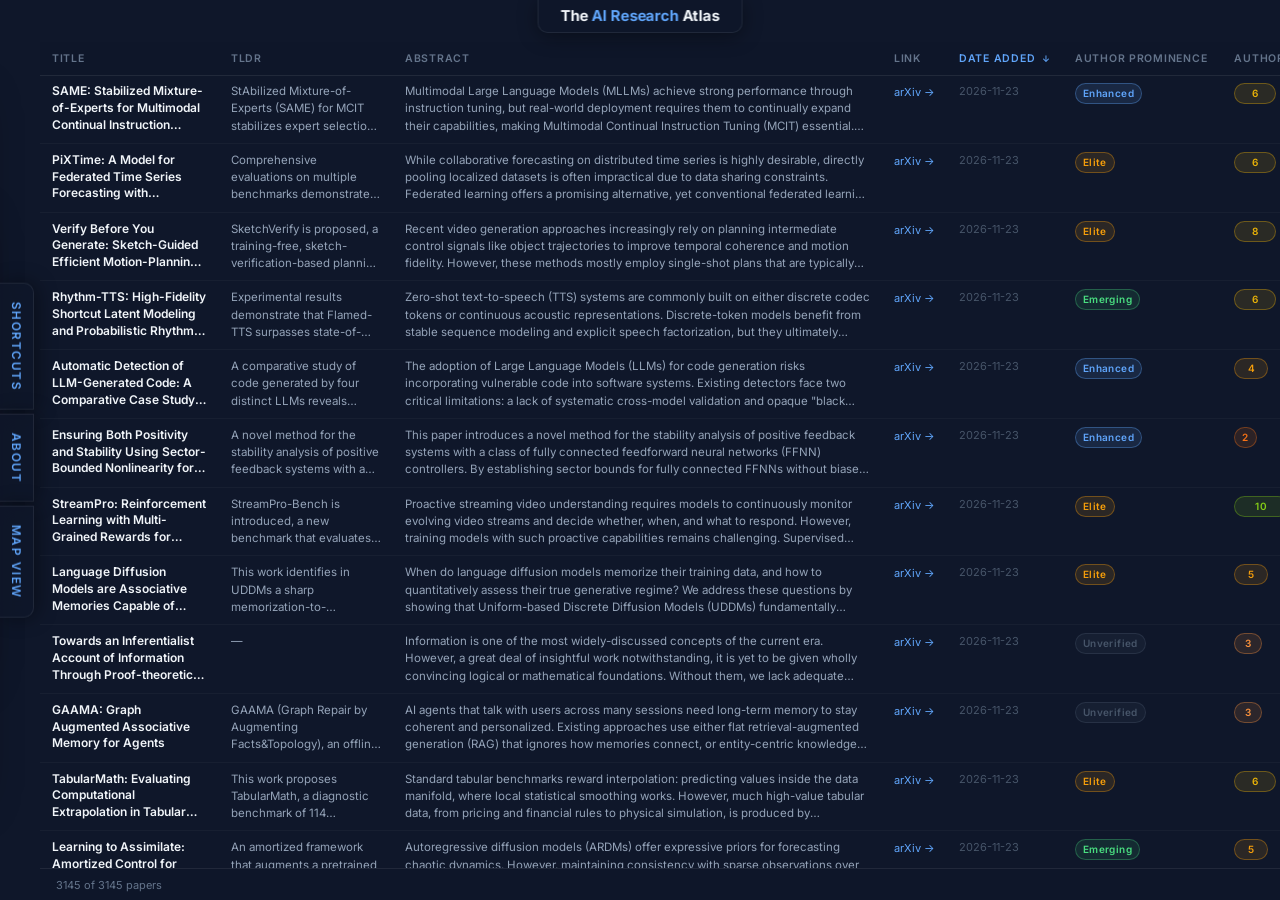
==== commit e735d098: "Deploying to gh-pages from @ LeeFischman/AI-research-atlas@fdf32c49884797e07467ac029a86ee127d98cc6c " ====
--- a/grid.html
+++ b/grid.html
@@ -341,7 +341,7 @@
   </div>
   <div class="arm-footer">
     <div class="arm-status-dot"></div>
-    <span class="arm-status-text">Last updated <strong>November 21, 2026 UTC</strong></span>
+    <span class="arm-status-text">Last updated <strong>November 23, 2026 UTC</strong></span>
   </div>
 </div>
 
@@ -380,7 +380,7 @@
   </div>
   <div class="arm-footer">
     <div class="arm-status-dot"></div>
-    <span class="arm-status-text">Last updated <strong>November 21, 2026 UTC</strong></span>
+    <span class="arm-status-text">Last updated <strong>November 23, 2026 UTC</strong></span>
   </div>
 </div>
 
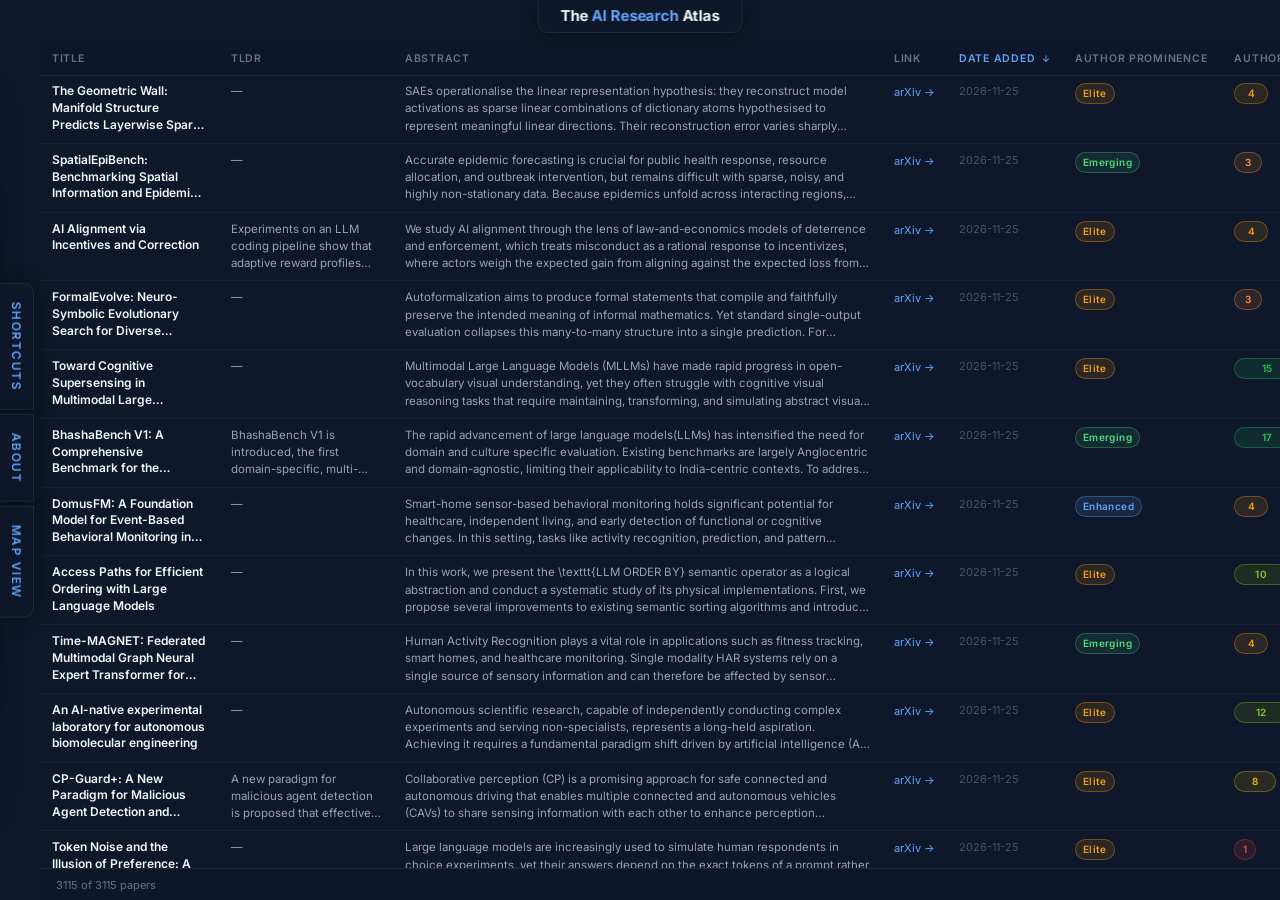
==== commit 147352b5: "Deploying to gh-pages from @ LeeFischman/AI-research-atlas@cd4df388634eb708c76c9b39ee82d9037572dbd7 " ====
--- a/grid.html
+++ b/grid.html
@@ -341,7 +341,7 @@
   </div>
   <div class="arm-footer">
     <div class="arm-status-dot"></div>
-    <span class="arm-status-text">Last updated <strong>November 23, 2026 UTC</strong></span>
+    <span class="arm-status-text">Last updated <strong>November 25, 2026 UTC</strong></span>
   </div>
 </div>
 
@@ -380,7 +380,7 @@
   </div>
   <div class="arm-footer">
     <div class="arm-status-dot"></div>
-    <span class="arm-status-text">Last updated <strong>November 23, 2026 UTC</strong></span>
+    <span class="arm-status-text">Last updated <strong>November 25, 2026 UTC</strong></span>
   </div>
 </div>
 
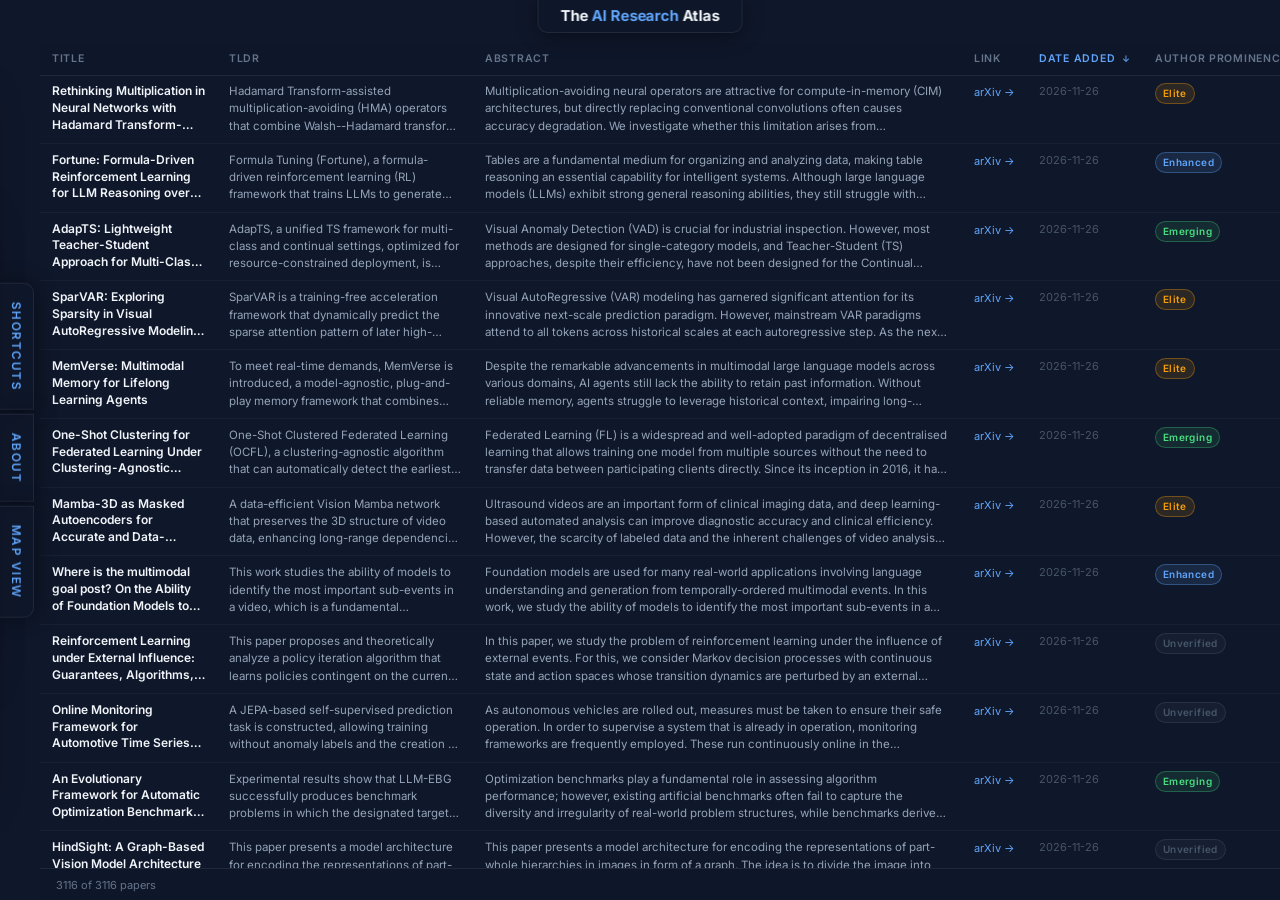
==== commit a11c2af5: "Deploying to gh-pages from @ LeeFischman/AI-research-atlas@54d09e95d1dd6e5805839e6634dba43a12593476 " ====
--- a/grid.html
+++ b/grid.html
@@ -341,7 +341,7 @@
   </div>
   <div class="arm-footer">
     <div class="arm-status-dot"></div>
-    <span class="arm-status-text">Last updated <strong>November 25, 2026 UTC</strong></span>
+    <span class="arm-status-text">Last updated <strong>November 26, 2026 UTC</strong></span>
   </div>
 </div>
 
@@ -380,7 +380,7 @@
   </div>
   <div class="arm-footer">
     <div class="arm-status-dot"></div>
-    <span class="arm-status-text">Last updated <strong>November 25, 2026 UTC</strong></span>
+    <span class="arm-status-text">Last updated <strong>November 26, 2026 UTC</strong></span>
   </div>
 </div>
 
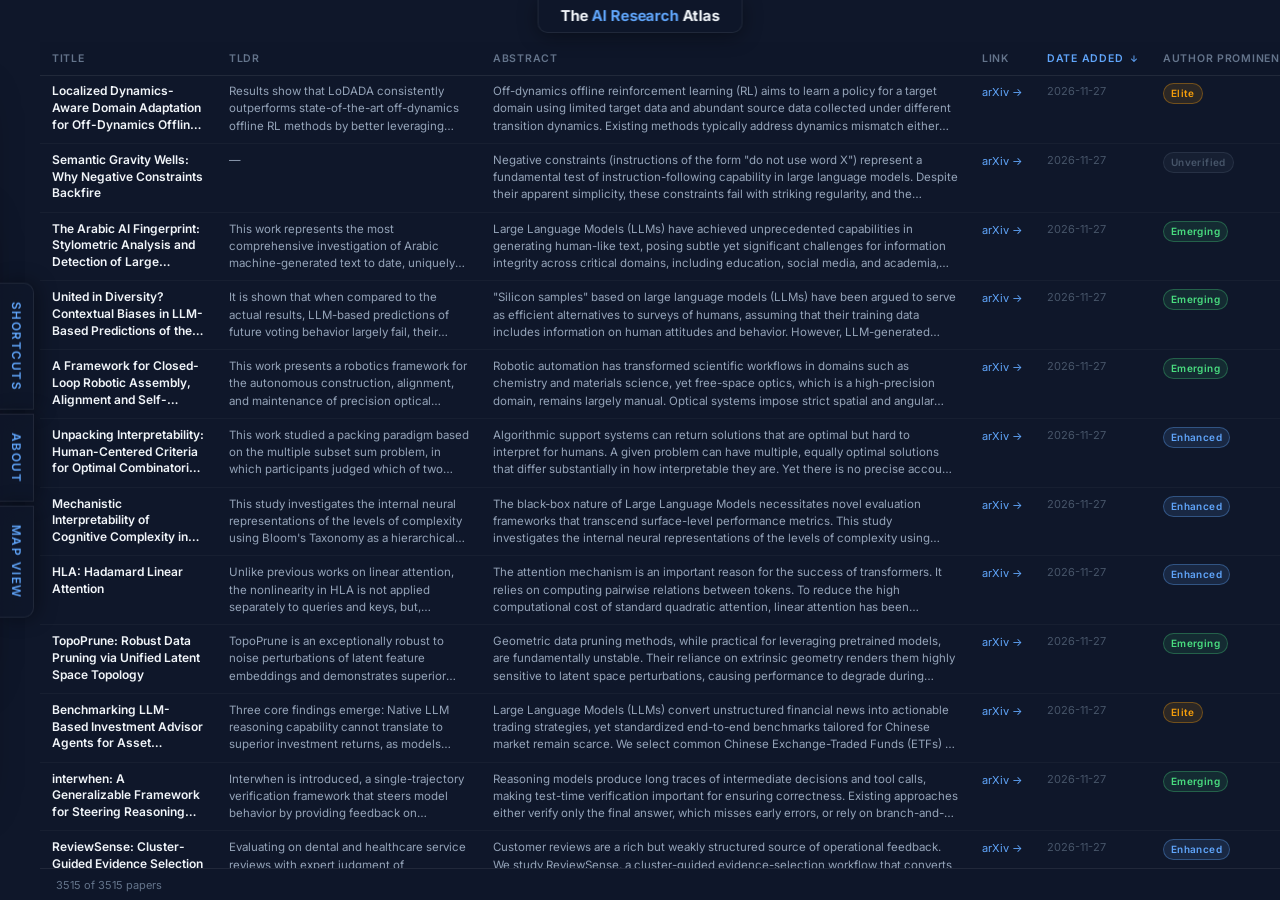
==== commit 72ce84af: "Deploying to gh-pages from @ LeeFischman/AI-research-atlas@130d6ef64c808b5ca49685359a78704869aa6699 " ====
--- a/grid.html
+++ b/grid.html
@@ -341,7 +341,7 @@
   </div>
   <div class="arm-footer">
     <div class="arm-status-dot"></div>
-    <span class="arm-status-text">Last updated <strong>November 26, 2026 UTC</strong></span>
+    <span class="arm-status-text">Last updated <strong>November 27, 2026 UTC</strong></span>
   </div>
 </div>
 
@@ -380,7 +380,7 @@
   </div>
   <div class="arm-footer">
     <div class="arm-status-dot"></div>
-    <span class="arm-status-text">Last updated <strong>November 26, 2026 UTC</strong></span>
+    <span class="arm-status-text">Last updated <strong>November 27, 2026 UTC</strong></span>
   </div>
 </div>
 
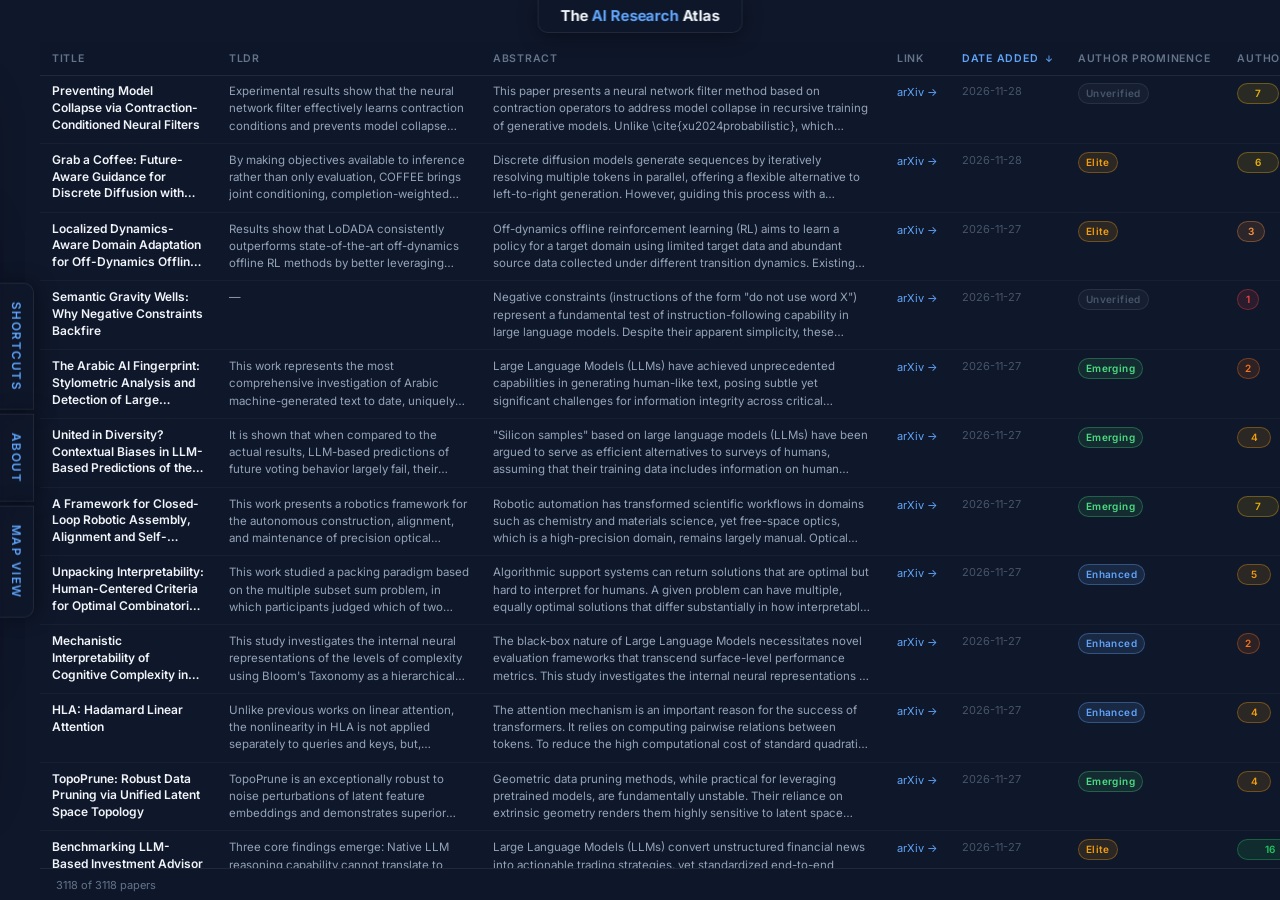
==== commit 9b664346: "Deploying to gh-pages from @ LeeFischman/AI-research-atlas@c3b862487dadafd50604d6ed746fc97e3ebd7ac3 " ====
--- a/grid.html
+++ b/grid.html
@@ -341,7 +341,7 @@
   </div>
   <div class="arm-footer">
     <div class="arm-status-dot"></div>
-    <span class="arm-status-text">Last updated <strong>November 27, 2026 UTC</strong></span>
+    <span class="arm-status-text">Last updated <strong>November 28, 2026 UTC</strong></span>
   </div>
 </div>
 
@@ -380,7 +380,7 @@
   </div>
   <div class="arm-footer">
     <div class="arm-status-dot"></div>
-    <span class="arm-status-text">Last updated <strong>November 27, 2026 UTC</strong></span>
+    <span class="arm-status-text">Last updated <strong>November 28, 2026 UTC</strong></span>
   </div>
 </div>
 
